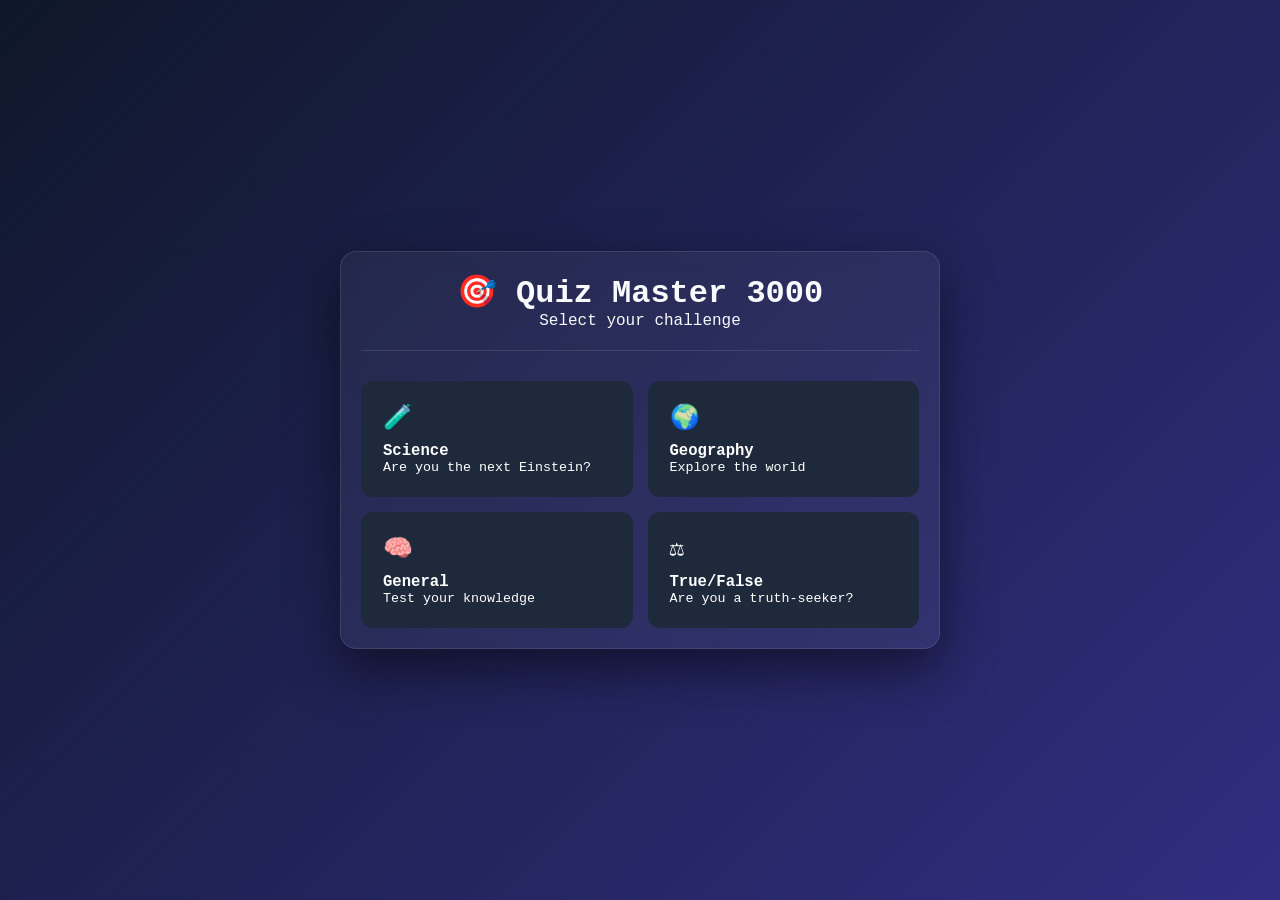
==== frontend/src/main/index.html @ a5900a48 "Restructured project into backend and frontend folders" ====
<!DOCTYPE html>
<html lang="en">
<head>
    <meta charset="UTF-8">
    <meta name="viewport" content="width=device-width, initial-scale=1.0">
    <title>Quiz Master 3000</title>
    <link rel="stylesheet" href="style.css">
</head>
<body>

    <div class="app-container">
        
        <div id="home-screen" class="screen">
            <header>
                <h1>🎯 Quiz Master 3000</h1>
                <p>Select your challenge</p>
            </header>
            
            <div class="category-grid">
                <button class="quiz-card" data-type="McqScience">
                    <span class="icon">🧪</span>
                    <h3>Science</h3>
                    <span class="badge">Are you the next Einstein?</span>
                </button>
                
                <button class="quiz-card" data-type="McqGeography">
                    <span class="icon">🌍</span>
                    <h3>Geography</h3>
                    <span class="badge">Explore the world</span>
                </button>

                <button class="quiz-card" data-type="GeneralMCQ">
                    <span class="icon">🧠</span>
                    <h3>General</h3>
                    <span class="badge">Test your knowledge</span>
                </button>

                <button class="quiz-card" data-type="TrueOrFalse">
                    <span class="icon">⚖️</span>
                    <h3>True/False</h3>
                    <span class="badge">Are you a truth-seeker?</span>
                </button>
            </div>
        </div>

        <div id="quiz-screen" class="screen hidden">
            
            <div class="quiz-header">
                <span id="category-title">Science Quiz</span>
                <span id="timer">⏱️ 15</span>
            </div>

            <div class="progress-container">
                <div id="progress-bar" class="progress-fill"></div>
            </div>

            <div class="question-box">
                <p id="question-count">Question 1/5</p>
                <h2 id="question-text">Loading question...</h2>
            </div>

            <div class="options-grid" id="options-container">
            </div>

            <div class="quiz-footer">
                <button id="exit-btn">← Start Over</button>
            </div>

        </div>

        <div id="result-screen" class="screen hidden">
            <div class="result-card">
                <h1>🎉 Quiz Complete!</h1>
                
                <div class="score-box">
                    <p>Your Score</p>
                    <h2 id="final-score">0 / 5</h2>
                    <p id="score-percentage">(0%)</p>
                </div>

                <div class="action-buttons">
                    <button id="restart-btn" class="primary-btn">Try Again</button>
                    <button id="home-btn" class="secondary-btn">Home</button>
                </div>
            </div>
        </div>

    </div>

    <script src="script.js"></script>
</body>
</html>
---- frontend/src/main/style.css ----
/* 1. SETUP & VARIABLES (Based on your Git Image) */
:root {
    --bg-dark: #0f172a;       /* Dark Blue/Black */
    --bg-card: #1e293b;       /* Slightly lighter for cards */
    --neon-green: #4ade80;    /* For Success/Beginner */
    --neon-blue: #60a5fa;     /* For Science/Info */
    --neon-pink: #f472b6;     /* For Accents */
    --neon-yellow: #facc15;   /* For Warnings/Intermediate */
    --text-main: #f8fafc;     /* White-ish */
    --font-mono: 'Courier New', Courier, monospace; /* The "Dev" look */
}

* {
    box-sizing: border-box;
    margin: 0;
    padding: 0;
}

body {
    background: linear-gradient(135deg, var(--bg-dark), #312e81);
    color: var(--text-main);
    font-family: var(--font-mono);
    min-height: 100vh;
    display: flex;
    justify-content: center;
    align-items: center;
}

.app-container {
    width: 100%;
    max-width: 600px;
    padding: 20px;
    /* Glassmorphism Effect */
    background: rgba(255, 255, 255, 0.05);
    border: 1px solid rgba(255, 255, 255, 0.1);
    backdrop-filter: blur(10px);
    border-radius: 16px;
    box-shadow: 0 20px 50px rgba(0,0,0,0.5);
}

/* 2. UTILITY CLASSES (The Magic Switch) */
.hidden {
    display: none !important;
}

/* 3. HOME SCREEN */
header {
    text-align: center;
    margin-bottom: 30px;
    border-bottom: 1px solid rgba(255,255,255,0.1);
    padding-bottom: 20px;
}

.category-grid {
    display: grid;
    grid-template-columns: 1fr 1fr; /* 2 columns */
    gap: 15px;
}

.quiz-card {
    background: var(--bg-card);
    border: 2px solid transparent;
    color: white;
    padding: 20px;
    border-radius: 12px;
    cursor: pointer;
    transition: all 0.3s ease;
    text-align: left;
    font-family: var(--font-mono);
}

.quiz-card:hover {
    border-color: var(--neon-green);
    box-shadow: 0 0 15px rgba(74, 222, 128, 0.3);
    transform: translateY(-2px);
}

.quiz-card .icon {
    font-size: 1.5rem;
    display: block;
    margin-bottom: 10px;
}

/* 4. QUIZ SCREEN */
.quiz-header {
    display: flex;
    justify-content: space-between;
    margin-bottom: 20px;
    font-size: 0.9rem;
    color: var(--neon-blue);
}

.progress-container {
    width: 100%;
    height: 8px;
    background: rgba(255,255,255,0.1);
    border-radius: 4px;
    margin-bottom: 30px;
    overflow: hidden;
}

.progress-fill {
    height: 100%;
    background: var(--neon-green);
    width: 0%; /* JS will change this to 20%, 40%, etc. */
    transition: width 0.3s ease;
}

.question-box {
    margin-bottom: 30px;
}

#question-text {
    font-size: 1.2rem;
    line-height: 1.6;
}

.options-grid {
    display: flex;
    flex-direction: column;
    gap: 12px;
}

.option-btn {
    background: transparent;
    border: 1px solid rgba(255,255,255,0.2);
    color: white;
    padding: 15px;
    text-align: left;
    border-radius: 8px;
    cursor: pointer;
    font-family: var(--font-mono);
    transition: all 0.2s;
}

.option-btn:hover {
    background: rgba(255,255,255,0.1);
    border-color: var(--neon-blue);
}

/* 5. RESULT SCREEN */
.result-card {
    text-align: center;
    padding: 20px;
}

.score-box {
    margin: 30px 0;
    padding: 20px;
    border: 2px dashed var(--neon-yellow);
    border-radius: 12px;
}

#final-score {
    font-size: 3rem;
    color: var(--neon-yellow);
    margin: 10px 0;
}

.primary-btn, .secondary-btn {
    width: 100%;
    padding: 15px;
    margin-bottom: 10px;
    border-radius: 8px;
    font-family: var(--font-mono);
    font-weight: bold;
    cursor: pointer;
    border: none;
}

.primary-btn {
    background: var(--neon-green);
    color: #000;
}

.secondary-btn {
    background: transparent;
    border: 1px solid rgba(255,255,255,0.3);
    color: white;
}

/* Footer Styling - Moves the button to the bottom left */
.quiz-footer {
    display: flex;            /* Enables flexible positioning */
    justify-content: flex-start; /* Aligns content to the LEFT */
    margin-top: 30px;         /* Pushes it down away from the options */
    padding-top: 20px;
    border-top: 1px solid rgba(255, 255, 255, 0.1); /* Optional divider line */
}

#exit-btn {
    background: transparent;
    border: 2px solid #f472b6; /* Neon Pink border thickness */
    color: #f472b6;
    padding: 10px 25px;       /* Makes it look like a nice pill button */
    border-radius: 8px;       /* Rounded corners */
    cursor: pointer;
    font-family: var(--font-mono);
    font-weight: bold;
    font-size: 0.9rem;
    transition: all 0.3s ease;
}

#exit-btn:hover {
    background: #f472b6;      /* Fills with pink on hover */
    color: #0f172a;           /* Dark text */
    transform: translateX(5px); /* Tiny nudge to the right when hovered */
}
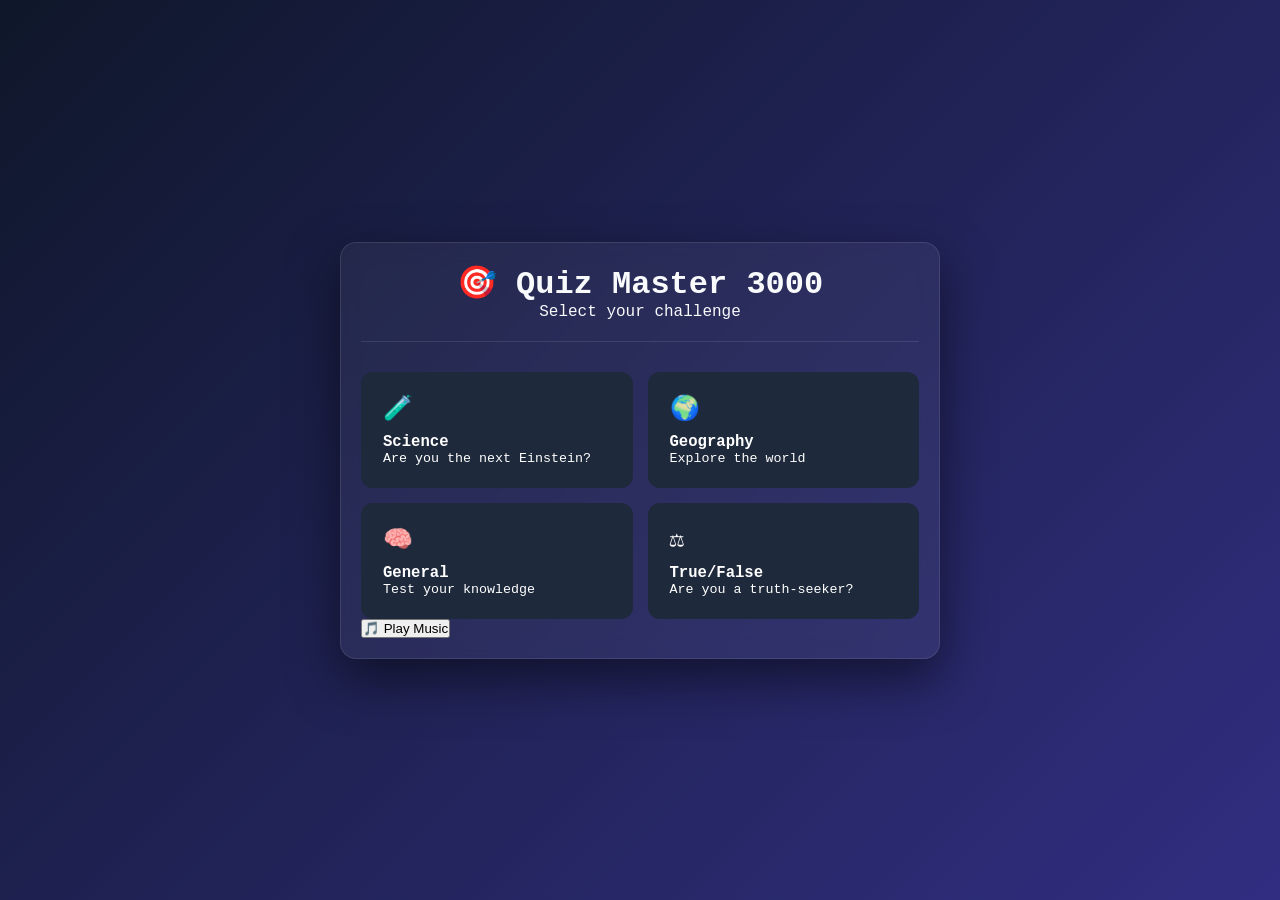
==== commit 53a10ff6: "Add background music feature with toggle button" ====
--- a/frontend/src/main/index.html
+++ b/frontend/src/main/index.html
@@ -5,6 +5,7 @@
     <meta name="viewport" content="width=device-width, initial-scale=1.0">
     <title>Quiz Master 3000</title>
     <link rel="stylesheet" href="style.css">
+    <link rel="icon" href="img/quizFavicon.png" type="png">
 </head>
 <body>
 
@@ -85,6 +86,14 @@
             </div>
         </div>
 
+        <audio id="bg-music" loop>
+            <source src="music/vibe.mp3" type="audio/mpeg">
+            Your browser does not support the audio element.
+        </audio>
+
+        <button onclick="toggleMusic()" id="music-btn">🎵 Play Music</button>
+
+
     </div>
 
     <script src="script.js"></script>
